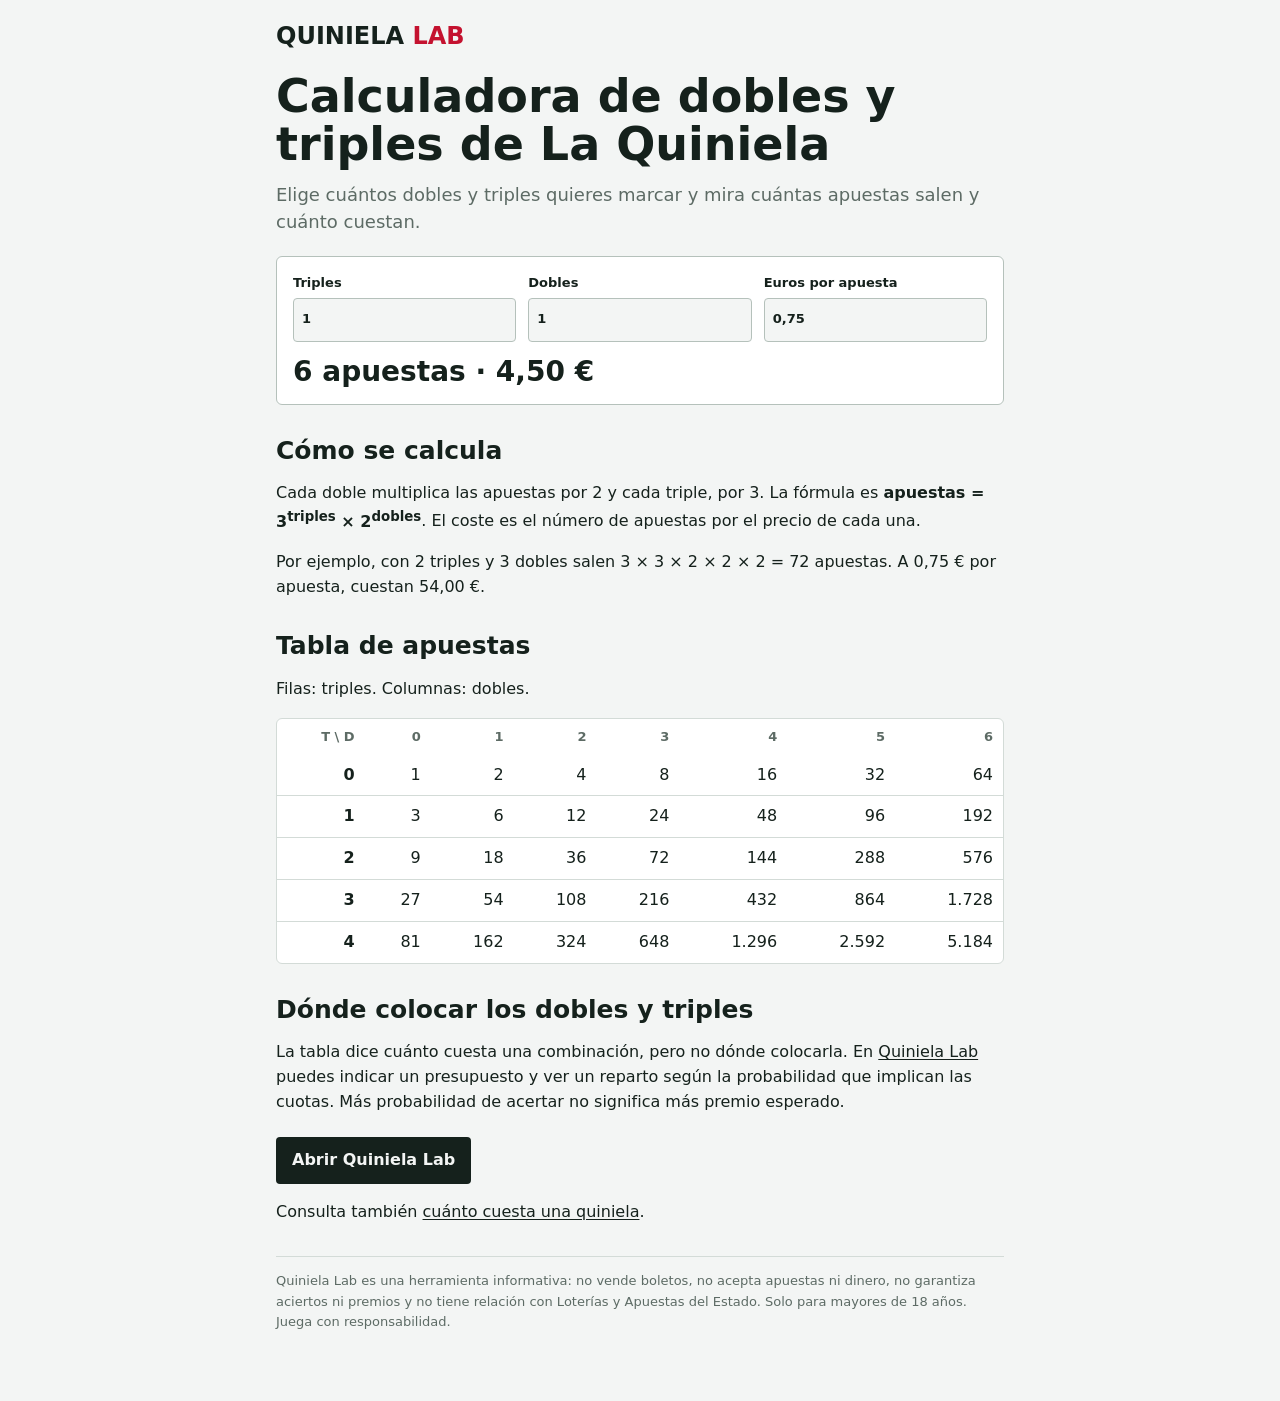
==== calculadora-dobles-triples/index.html @ be340d72 "Añade páginas de calculadora y coste para búsquedas concretas Co-Authored-By: Claude Opus 5.5 <norep" ====
<!doctype html>
<html lang="es"><head><meta charset="utf-8"><meta name="viewport" content="width=device-width,initial-scale=1">
<title>Calculadora de dobles y triples de La Quiniela | Quiniela Lab</title><meta name="description" content="Calcula cuántas apuestas y cuánto cuesta una quiniela con dobles y triples, con la fórmula y una tabla de combinaciones."><link rel="canonical" href="https://qlab-web.pages.dev/calculadora-dobles-triples/"><link rel="alternate" hreflang="es" href="https://qlab-web.pages.dev/calculadora-dobles-triples/"><link rel="alternate" hreflang="en" href="https://qlab-web.pages.dev/en/doubles-triples-calculator/">
<meta property="og:title" content="Calculadora de dobles y triples de La Quiniela | Quiniela Lab"><meta property="og:description" content="Calcula cuántas apuestas y cuánto cuesta una quiniela con dobles y triples, con la fórmula y una tabla de combinaciones."><meta property="og:url" content="https://qlab-web.pages.dev/calculadora-dobles-triples/"><meta property="og:type" content="article"><meta property="og:image" content="https://qlab-web.pages.dev/icon-192.png">
<link rel="icon" href="/icon-192.png"><link rel="stylesheet" href="/guias.css"><meta name="theme-color" content="#15211c"></head>
<body><main class="g">
<a class="brand" href="/">Quiniela <em>Lab</em></a>

<h1>Calculadora de dobles y triples de La Quiniela</h1>
<p class="lead">Elige cuántos dobles y triples quieres marcar y mira cuántas apuestas salen y cuánto cuestan.</p>
<section class="box" aria-label="Calculadora">
<div class="f"><label for="t">Triples<input id="t" type="number" min="0" max="14" value="1" inputmode="numeric"></label><label for="d">Dobles<input id="d" type="number" min="0" max="14" value="1" inputmode="numeric"></label><label for="p">Euros por apuesta<input id="p" value="0,75" inputmode="decimal"></label></div>
<p class="res" id="r" aria-live="polite"></p>
</section>
<h2>Cómo se calcula</h2>
<p>Cada doble multiplica las apuestas por 2 y cada triple, por 3. La fórmula es <strong>apuestas = 3<sup>triples</sup> × 2<sup>dobles</sup></strong>. El coste es el número de apuestas por el precio de cada una.</p>
<p>Por ejemplo, con 2 triples y 3 dobles salen 3 × 3 × 2 × 2 × 2 = 72 apuestas. A 0,75 € por apuesta, cuestan 54,00 €.</p>
<h2>Tabla de apuestas</h2>
<p>Filas: triples. Columnas: dobles.</p>
<div class="tw"><table><thead><tr><th scope="col">T \ D</th><th scope="col">0</th><th scope="col">1</th><th scope="col">2</th><th scope="col">3</th><th scope="col">4</th><th scope="col">5</th><th scope="col">6</th></tr></thead><tbody><tr><th scope="row">0</th><td>1</td><td>2</td><td>4</td><td>8</td><td>16</td><td>32</td><td>64</td></tr><tr><th scope="row">1</th><td>3</td><td>6</td><td>12</td><td>24</td><td>48</td><td>96</td><td>192</td></tr><tr><th scope="row">2</th><td>9</td><td>18</td><td>36</td><td>72</td><td>144</td><td>288</td><td>576</td></tr><tr><th scope="row">3</th><td>27</td><td>54</td><td>108</td><td>216</td><td>432</td><td>864</td><td>1.728</td></tr><tr><th scope="row">4</th><td>81</td><td>162</td><td>324</td><td>648</td><td>1.296</td><td>2.592</td><td>5.184</td></tr></tbody></table></div>
<h2>Dónde colocar los dobles y triples</h2>
<p>La tabla dice cuánto cuesta una combinación, pero no dónde colocarla. En <a href="/">Quiniela Lab</a> puedes indicar un presupuesto y ver un reparto según la probabilidad que implican las cuotas. Más probabilidad de acertar no significa más premio esperado.</p>
<p><a class="cta" href="/">Abrir Quiniela Lab</a></p>
<p>Consulta también <a href="/cuanto-cuesta-quiniela/">cuánto cuesta una quiniela</a>.</p>
<p class="note">Quiniela Lab es una herramienta informativa: no vende boletos, no acepta apuestas ni dinero, no garantiza aciertos ni premios y no tiene relación con Loterías y Apuestas del Estado. Solo para mayores de 18 años. Juega con responsabilidad.</p><script>(function(){var q=function(i){return document.getElementById(i)},loc=document.documentElement.lang==='en'?'en-GB':'es-ES';function u(){var t=+q('t').value||0,d=+q('d').value||0,p=parseFloat(String(q('p').value).replace(',','.'))||0,b=Math.pow(3,t)*Math.pow(2,d);q('r').textContent=b.toLocaleString(loc)+' '+(loc==='en-GB'?(b===1?'line':'lines'):(b===1?'apuesta':'apuestas'))+' · '+(b*p).toLocaleString(loc,{minimumFractionDigits:2,maximumFractionDigits:2})+(loc==='en-GB'?'':' €')}['t','d','p'].forEach(function(i){q(i).addEventListener('input',u)});u()})();</script>
</main>
<script>if(location.hostname==='qlab-web.pages.dev'){var cfa=document.createElement('script');cfa.defer=true;cfa.src='https://static.cloudflareinsights.com/beacon.min.js';cfa.setAttribute('data-cf-beacon','{"token":"2de3b0685c6c4119abc2e709d394ed60"}');document.body.appendChild(cfa)}</script>
</body></html>
---- guias.css ----
:root{--paper:#f3f5f4;--surface:#fff;--ink:#15211c;--muted:#5d6b65;--line:#d3dbd7;--strong:#b5c1bb;--red:#c4122f;color-scheme:light}
@media (prefers-color-scheme:dark){:root{--paper:#0d1411;--surface:#141e19;--ink:#e4ebe7;--muted:#93a39b;--line:#26332d;--strong:#3a4a42;--red:#ff4d67;color-scheme:dark}}
*{box-sizing:border-box}body{margin:0;background:var(--paper);color:var(--ink);font:16px/1.55 system-ui,-apple-system,"Segoe UI",sans-serif}
.g{max-width:760px;margin:0 auto;padding:24px 16px 56px}.brand{display:inline-block;font:700 24px/1 "Arial Narrow","Roboto Condensed",system-ui,sans-serif;text-transform:uppercase;color:var(--ink);text-decoration:none;margin-bottom:24px}.brand em{font-style:normal;color:var(--red)}
h1{font:700 clamp(32px,7vw,46px)/1.05 "Arial Narrow","Roboto Condensed",system-ui,sans-serif;margin:0 0 12px}h2{font:700 25px/1.15 "Arial Narrow","Roboto Condensed",system-ui,sans-serif;margin:32px 0 8px}.lead{font-size:18px;color:var(--muted);margin:0 0 20px}a{color:inherit;text-underline-offset:2px}
.box{background:var(--surface);border:1px solid var(--strong);border-radius:6px;padding:16px}.f{display:flex;flex-wrap:wrap;gap:12px}.f label{display:flex;flex-direction:column;gap:4px;font-size:13px;font-weight:600;flex:1 1 90px;min-width:0}.f input{width:100%;min-height:44px;padding:8px;font:inherit;background:var(--paper);color:var(--ink);border:1px solid var(--strong);border-radius:4px}.res{font:700 28px/1.15 "Arial Narrow","Roboto Condensed",system-ui,sans-serif;margin:14px 0 0}
.tw{overflow-x:auto;border:1px solid var(--line);border-radius:6px;background:var(--surface)}table{border-collapse:collapse;width:100%;font-variant-numeric:tabular-nums}th,td{padding:8px 10px;border-bottom:1px solid var(--line);text-align:right;white-space:nowrap}tr:last-child td,tr:last-child th{border-bottom:0}thead th{color:var(--muted);font-size:13px}
.cta{display:inline-block;margin-top:6px;padding:11px 16px;background:var(--ink);color:var(--paper);border-radius:4px;font-weight:600;text-decoration:none}.note{margin-top:32px;padding-top:14px;border-top:1px solid var(--line);font-size:13px;color:var(--muted)}
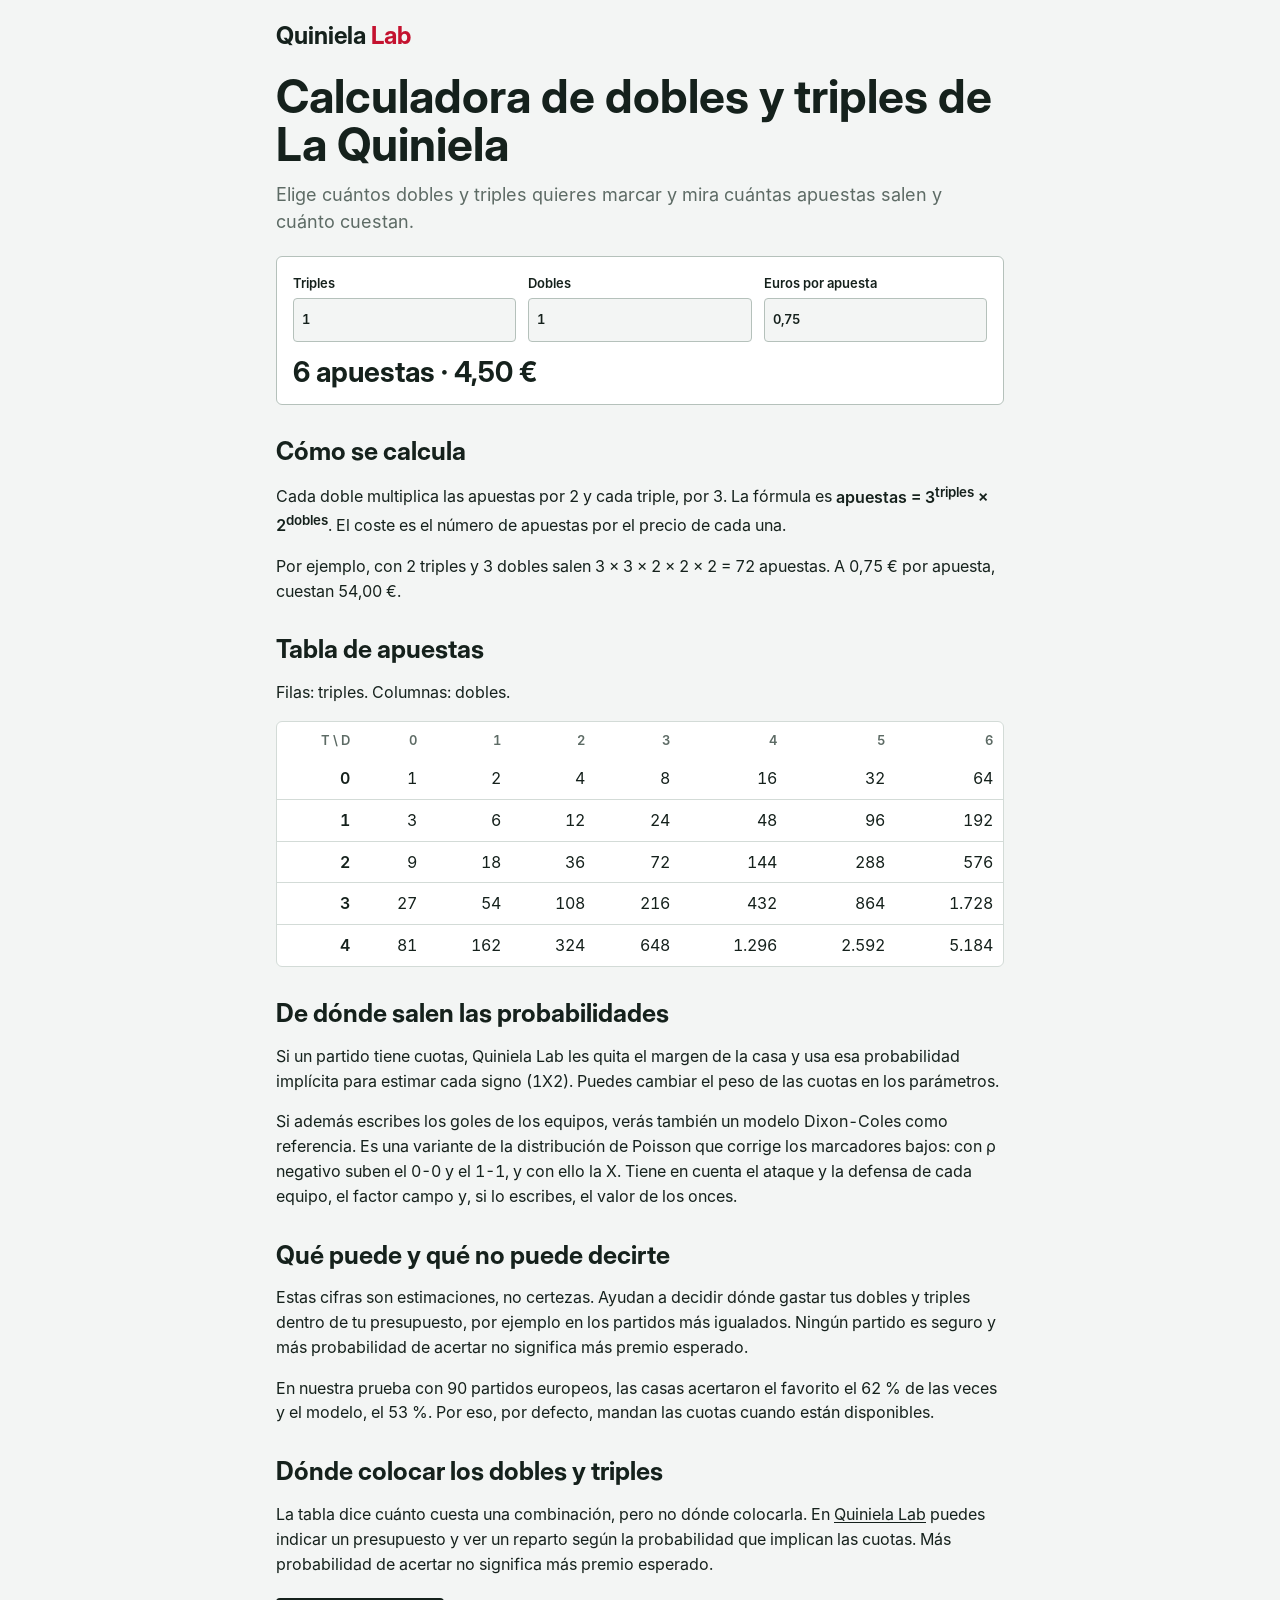
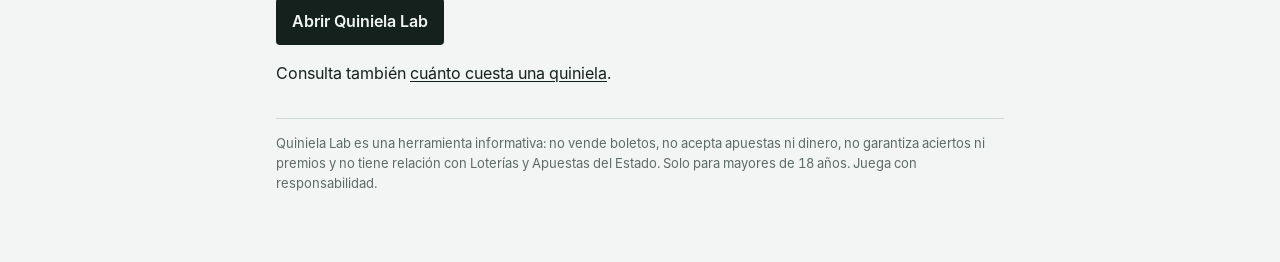
==== commit ff0cf049: "Explica las probabilidades en las calculadoras Co-Authored-By: Claude Opus 5.5 <noreply@anthropic.co" ====
--- a/calculadora-dobles-triples/index.html
+++ b/calculadora-dobles-triples/index.html
@@ -18,6 +18,14 @@
 <h2>Tabla de apuestas</h2>
 <p>Filas: triples. Columnas: dobles.</p>
 <div class="tw"><table><thead><tr><th scope="col">T \ D</th><th scope="col">0</th><th scope="col">1</th><th scope="col">2</th><th scope="col">3</th><th scope="col">4</th><th scope="col">5</th><th scope="col">6</th></tr></thead><tbody><tr><th scope="row">0</th><td>1</td><td>2</td><td>4</td><td>8</td><td>16</td><td>32</td><td>64</td></tr><tr><th scope="row">1</th><td>3</td><td>6</td><td>12</td><td>24</td><td>48</td><td>96</td><td>192</td></tr><tr><th scope="row">2</th><td>9</td><td>18</td><td>36</td><td>72</td><td>144</td><td>288</td><td>576</td></tr><tr><th scope="row">3</th><td>27</td><td>54</td><td>108</td><td>216</td><td>432</td><td>864</td><td>1.728</td></tr><tr><th scope="row">4</th><td>81</td><td>162</td><td>324</td><td>648</td><td>1.296</td><td>2.592</td><td>5.184</td></tr></tbody></table></div>
+<section id="probabilidades-modelo">
+<h2>De dónde salen las probabilidades</h2>
+<p>Si un partido tiene cuotas, Quiniela Lab les quita el margen de la casa y usa esa probabilidad implícita para estimar cada signo (1X2). Puedes cambiar el peso de las cuotas en los parámetros.</p>
+<p>Si además escribes los goles de los equipos, verás también un modelo Dixon-Coles como referencia. Es una variante de la distribución de Poisson que corrige los marcadores bajos: con ρ negativo suben el 0-0 y el 1-1, y con ello la X. Tiene en cuenta el ataque y la defensa de cada equipo, el factor campo y, si lo escribes, el valor de los onces.</p>
+<h2>Qué puede y qué no puede decirte</h2>
+<p>Estas cifras son estimaciones, no certezas. Ayudan a decidir dónde gastar tus dobles y triples dentro de tu presupuesto, por ejemplo en los partidos más igualados. Ningún partido es seguro y más probabilidad de acertar no significa más premio esperado.</p>
+<p>En nuestra prueba con 90 partidos europeos, las casas acertaron el favorito el 62 % de las veces y el modelo, el 53 %. Por eso, por defecto, mandan las cuotas cuando están disponibles.</p>
+</section>
 <h2>Dónde colocar los dobles y triples</h2>
 <p>La tabla dice cuánto cuesta una combinación, pero no dónde colocarla. En <a href="/">Quiniela Lab</a> puedes indicar un presupuesto y ver un reparto según la probabilidad que implican las cuotas. Más probabilidad de acertar no significa más premio esperado.</p>
 <p><a class="cta" href="/">Abrir Quiniela Lab</a></p>
--- a/guias.css
+++ b/guias.css
@@ -1,8 +1,12 @@
+@font-face{font-family:"Inter";font-style:normal;font-weight:400;font-display:swap;src:url(fonts/Inter-Regular.woff) format("woff")}
+@font-face{font-family:"Inter";font-style:normal;font-weight:500;font-display:swap;src:url(fonts/Inter-Medium.woff) format("woff")}
+@font-face{font-family:"Inter";font-style:normal;font-weight:600;font-display:swap;src:url(fonts/Inter-SemiBold.woff) format("woff")}
+@font-face{font-family:"Inter Display";font-style:normal;font-weight:700;font-display:swap;src:url(fonts/InterDisplay-Bold.woff) format("woff")}
 :root{--paper:#f3f5f4;--surface:#fff;--ink:#15211c;--muted:#5d6b65;--line:#d3dbd7;--strong:#b5c1bb;--red:#c4122f;color-scheme:light}
 @media (prefers-color-scheme:dark){:root{--paper:#0d1411;--surface:#141e19;--ink:#e4ebe7;--muted:#93a39b;--line:#26332d;--strong:#3a4a42;--red:#ff4d67;color-scheme:dark}}
-*{box-sizing:border-box}body{margin:0;background:var(--paper);color:var(--ink);font:16px/1.55 system-ui,-apple-system,"Segoe UI",sans-serif}
-.g{max-width:760px;margin:0 auto;padding:24px 16px 56px}.brand{display:inline-block;font:700 24px/1 "Arial Narrow","Roboto Condensed",system-ui,sans-serif;text-transform:uppercase;color:var(--ink);text-decoration:none;margin-bottom:24px}.brand em{font-style:normal;color:var(--red)}
-h1{font:700 clamp(32px,7vw,46px)/1.05 "Arial Narrow","Roboto Condensed",system-ui,sans-serif;margin:0 0 12px}h2{font:700 25px/1.15 "Arial Narrow","Roboto Condensed",system-ui,sans-serif;margin:32px 0 8px}.lead{font-size:18px;color:var(--muted);margin:0 0 20px}a{color:inherit;text-underline-offset:2px}
-.box{background:var(--surface);border:1px solid var(--strong);border-radius:6px;padding:16px}.f{display:flex;flex-wrap:wrap;gap:12px}.f label{display:flex;flex-direction:column;gap:4px;font-size:13px;font-weight:600;flex:1 1 90px;min-width:0}.f input{width:100%;min-height:44px;padding:8px;font:inherit;background:var(--paper);color:var(--ink);border:1px solid var(--strong);border-radius:4px}.res{font:700 28px/1.15 "Arial Narrow","Roboto Condensed",system-ui,sans-serif;margin:14px 0 0}
+*{box-sizing:border-box}body{margin:0;background:var(--paper);color:var(--ink);font:16px/1.55 Inter,system-ui,-apple-system,"Segoe UI",sans-serif;-webkit-font-smoothing:antialiased;font-variant-numeric:tabular-nums}
+.g{max-width:760px;margin:0 auto;padding:24px 16px 56px}.brand{display:inline-block;font:700 24px/1 "Inter Display",Inter,system-ui,sans-serif;color:var(--ink);text-decoration:none;margin-bottom:24px}.brand em{font-style:normal;color:var(--red)}
+h1{font:700 clamp(32px,7vw,46px)/1.05 "Inter Display",Inter,system-ui,sans-serif;margin:0 0 12px}h2{font:700 25px/1.15 "Inter Display",Inter,system-ui,sans-serif;margin:32px 0 8px}.lead{font-size:18px;color:var(--muted);margin:0 0 20px}a{color:inherit;text-underline-offset:2px}
+.box{background:var(--surface);border:1px solid var(--strong);border-radius:6px;padding:16px}.f{display:flex;flex-wrap:wrap;gap:12px}.f label{display:flex;flex-direction:column;gap:4px;font-size:13px;font-weight:600;flex:1 1 90px;min-width:0}.f input{width:100%;min-height:44px;padding:8px;font:inherit;background:var(--paper);color:var(--ink);border:1px solid var(--strong);border-radius:4px}.res{font:700 28px/1.15 "Inter Display",Inter,system-ui,sans-serif;margin:14px 0 0}
 .tw{overflow-x:auto;border:1px solid var(--line);border-radius:6px;background:var(--surface)}table{border-collapse:collapse;width:100%;font-variant-numeric:tabular-nums}th,td{padding:8px 10px;border-bottom:1px solid var(--line);text-align:right;white-space:nowrap}tr:last-child td,tr:last-child th{border-bottom:0}thead th{color:var(--muted);font-size:13px}
 .cta{display:inline-block;margin-top:6px;padding:11px 16px;background:var(--ink);color:var(--paper);border-radius:4px;font-weight:600;text-decoration:none}.note{margin-top:32px;padding-top:14px;border-top:1px solid var(--line);font-size:13px;color:var(--muted)}
